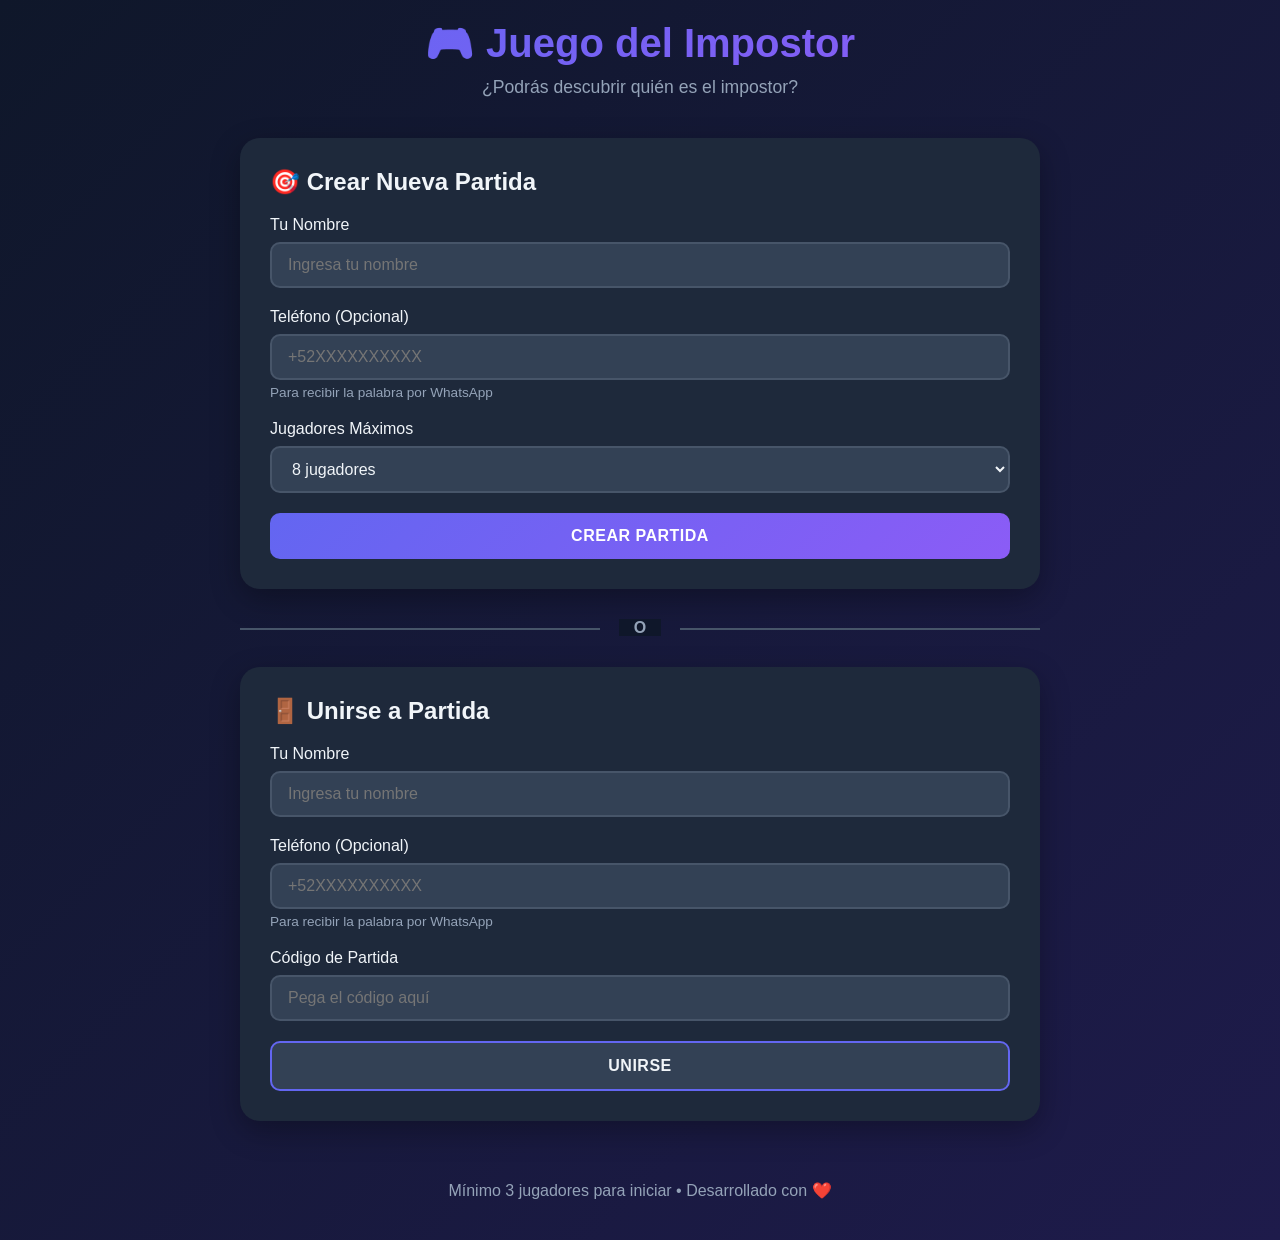
==== public/index.html @ f29cc6cb "feat: Add WhatsApp integration, MongoDB support, and frontend" ====
<!DOCTYPE html>
<html lang="es">
<head>
    <meta charset="UTF-8">
    <meta name="viewport" content="width=device-width, initial-scale=1.0">
    <title>Juego del Impostor 🎮</title>
    <link rel="stylesheet" href="styles.css">
</head>
<body>
    <div class="container">
        <header>
            <h1>🎮 Juego del Impostor</h1>
            <p class="subtitle">¿Podrás descubrir quién es el impostor?</p>
        </header>

        <main class="main-menu">
            <div class="card">
                <h2>🎯 Crear Nueva Partida</h2>
                <form id="createGameForm">
                    <div class="form-group">
                        <label for="hostName">Tu Nombre</label>
                        <input type="text" id="hostName" placeholder="Ingresa tu nombre" required>
                    </div>
                    <div class="form-group">
                        <label for="hostPhone">Teléfono (Opcional)</label>
                        <input type="tel" id="hostPhone" placeholder="+52XXXXXXXXXX">
                        <small>Para recibir la palabra por WhatsApp</small>
                    </div>
                    <div class="form-group">
                        <label for="maxPlayers">Jugadores Máximos</label>
                        <select id="maxPlayers">
                            <option value="4">4 jugadores</option>
                            <option value="6">6 jugadores</option>
                            <option value="8" selected>8 jugadores</option>
                            <option value="10">10 jugadores</option>
                        </select>
                    </div>
                    <button type="submit" class="btn btn-primary">Crear Partida</button>
                </form>
            </div>

            <div class="divider">
                <span>O</span>
            </div>

            <div class="card">
                <h2>🚪 Unirse a Partida</h2>
                <form id="joinGameForm">
                    <div class="form-group">
                        <label for="playerName">Tu Nombre</label>
                        <input type="text" id="playerName" placeholder="Ingresa tu nombre" required>
                    </div>
                    <div class="form-group">
                        <label for="playerPhone">Teléfono (Opcional)</label>
                        <input type="tel" id="playerPhone" placeholder="+52XXXXXXXXXX">
                        <small>Para recibir la palabra por WhatsApp</small>
                    </div>
                    <div class="form-group">
                        <label for="gameId">Código de Partida</label>
                        <input type="text" id="gameId" placeholder="Pega el código aquí" required>
                    </div>
                    <button type="submit" class="btn btn-secondary">Unirse</button>
                </form>
            </div>
        </main>

        <footer>
            <p>Mínimo 3 jugadores para iniciar • Desarrollado con ❤️</p>
        </footer>
    </div>

    <!-- Modal de Carga -->
    <div id="loadingModal" class="modal">
        <div class="modal-content">
            <div class="loader"></div>
            <p>Cargando...</p>
        </div>
    </div>

    <script src="app.js"></script>
</body>
</html>
---- public/styles.css ----
:root {
    --primary-color: #6366f1;
    --secondary-color: #8b5cf6;
    --danger-color: #ef4444;
    --success-color: #10b981;
    --warning-color: #f59e0b;
    --background: #0f172a;
    --surface: #1e293b;
    --card: #334155;
    --text: #f1f5f9;
    --text-secondary: #94a3b8;
    --border: #475569;
}

* {
    margin: 0;
    padding: 0;
    box-sizing: border-box;
}

body {
    font-family: 'Segoe UI', Tahoma, Geneva, Verdana, sans-serif;
    background: linear-gradient(135deg, var(--background) 0%, #1e1b4b 100%);
    color: var(--text);
    min-height: 100vh;
    padding: 20px;
}

.container {
    max-width: 800px;
    margin: 0 auto;
}

/* Header */
header {
    text-align: center;
    margin-bottom: 40px;
    animation: fadeIn 0.5s ease-in;
}

header h1 {
    font-size: 2.5rem;
    margin-bottom: 10px;
    background: linear-gradient(135deg, var(--primary-color), var(--secondary-color));
    -webkit-background-clip: text;
    -webkit-text-fill-color: transparent;
    background-clip: text;
}

.subtitle {
    color: var(--text-secondary);
    font-size: 1.1rem;
}

.game-code {
    display: flex;
    align-items: center;
    justify-content: center;
    gap: 10px;
    margin-top: 15px;
    padding: 15px;
    background: var(--surface);
    border-radius: 10px;
    border: 2px dashed var(--primary-color);
}

.game-code strong {
    font-size: 1.5rem;
    color: var(--primary-color);
    letter-spacing: 2px;
}

/* Cards */
.card {
    background: var(--surface);
    border-radius: 20px;
    padding: 30px;
    margin-bottom: 20px;
    box-shadow: 0 10px 30px rgba(0, 0, 0, 0.3);
    animation: slideUp 0.5s ease-out;
}

.card h2 {
    margin-bottom: 20px;
    color: var(--text);
}

/* Forms */
.form-group {
    margin-bottom: 20px;
}

.form-group label {
    display: block;
    margin-bottom: 8px;
    color: var(--text);
    font-weight: 500;
}

.form-group input,
.form-group select {
    width: 100%;
    padding: 12px 16px;
    border: 2px solid var(--border);
    border-radius: 10px;
    background: var(--card);
    color: var(--text);
    font-size: 1rem;
    transition: all 0.3s ease;
}

.form-group input:focus,
.form-group select:focus {
    outline: none;
    border-color: var(--primary-color);
    box-shadow: 0 0 0 3px rgba(99, 102, 241, 0.1);
}

.form-group small {
    display: block;
    margin-top: 5px;
    color: var(--text-secondary);
    font-size: 0.85rem;
}

/* Buttons */
.btn {
    padding: 14px 28px;
    border: none;
    border-radius: 10px;
    font-size: 1rem;
    font-weight: 600;
    cursor: pointer;
    transition: all 0.3s ease;
    width: 100%;
    text-transform: uppercase;
    letter-spacing: 0.5px;
}

.btn-primary {
    background: linear-gradient(135deg, var(--primary-color), var(--secondary-color));
    color: white;
}

.btn-primary:hover {
    transform: translateY(-2px);
    box-shadow: 0 10px 20px rgba(99, 102, 241, 0.3);
}

.btn-secondary {
    background: var(--card);
    color: var(--text);
    border: 2px solid var(--primary-color);
}

.btn-secondary:hover {
    background: var(--primary-color);
    transform: translateY(-2px);
}

.btn-danger {
    background: var(--danger-color);
    color: white;
}

.btn-danger:hover {
    background: #dc2626;
    transform: translateY(-2px);
}

.btn-reveal {
    background: linear-gradient(135deg, var(--warning-color), #f97316);
    color: white;
    font-size: 1.2rem;
    padding: 20px 40px;
}

.btn-icon {
    background: var(--primary-color);
    color: white;
    border: none;
    padding: 8px 12px;
    border-radius: 8px;
    cursor: pointer;
    font-size: 1.2rem;
    transition: all 0.3s ease;
}

.btn-icon:hover {
    background: var(--secondary-color);
    transform: scale(1.1);
}

/* Divider */
.divider {
    text-align: center;
    margin: 30px 0;
    position: relative;
}

.divider::before,
.divider::after {
    content: '';
    position: absolute;
    top: 50%;
    width: 45%;
    height: 2px;
    background: var(--border);
}

.divider::before {
    left: 0;
}

.divider::after {
    right: 0;
}

.divider span {
    background: var(--background);
    padding: 0 15px;
    color: var(--text-secondary);
    font-weight: 600;
}

/* Players List */
.players-list,
.players-grid {
    display: grid;
    grid-template-columns: repeat(auto-fill, minmax(200px, 1fr));
    gap: 15px;
    margin: 20px 0;
}

.player-item {
    background: var(--card);
    padding: 15px;
    border-radius: 10px;
    display: flex;
    align-items: center;
    gap: 10px;
    border: 2px solid transparent;
    transition: all 0.3s ease;
}

.player-item:hover {
    border-color: var(--primary-color);
    transform: translateY(-2px);
}

.player-item.host {
    border-color: var(--warning-color);
}

.player-avatar {
    width: 40px;
    height: 40px;
    border-radius: 50%;
    background: linear-gradient(135deg, var(--primary-color), var(--secondary-color));
    display: flex;
    align-items: center;
    justify-content: center;
    font-size: 1.2rem;
}

.player-info {
    flex: 1;
}

.player-name {
    font-weight: 600;
    color: var(--text);
}

.player-badge {
    font-size: 0.75rem;
    color: var(--warning-color);
    font-weight: 600;
}

/* Word Display */
.word-reveal {
    text-align: center;
    padding: 40px 20px;
}

.word-display {
    animation: fadeIn 0.5s ease-in;
}

.word-card {
    background: linear-gradient(135deg, var(--primary-color), var(--secondary-color));
    padding: 40px;
    border-radius: 20px;
    text-align: center;
    margin-bottom: 30px;
    box-shadow: 0 20px 40px rgba(99, 102, 241, 0.3);
}

.word-card h3 {
    font-size: 3rem;
    margin-bottom: 10px;
    text-transform: uppercase;
    letter-spacing: 3px;
}

.word-card p {
    font-size: 1.2rem;
    opacity: 0.9;
}

.game-instructions {
    background: var(--card);
    padding: 20px;
    border-radius: 10px;
    margin-bottom: 20px;
}

.game-instructions h4 {
    margin-bottom: 15px;
    color: var(--primary-color);
}

.game-instructions ul {
    list-style: none;
    padding-left: 0;
}

.game-instructions li {
    padding: 10px 0;
    padding-left: 30px;
    position: relative;
}

.game-instructions li::before {
    content: '✓';
    position: absolute;
    left: 0;
    color: var(--success-color);
    font-weight: bold;
}

/* Player Count */
.player-count {
    font-size: 2rem;
    font-weight: bold;
    text-align: center;
    color: var(--primary-color);
    margin: 20px 0;
}

.info-text {
    text-align: center;
    color: var(--text-secondary);
    margin-top: 20px;
}

.players-info h4 {
    margin-bottom: 15px;
    color: var(--text);
}

/* Footer */
footer {
    text-align: center;
    margin-top: 40px;
    padding: 20px;
    color: var(--text-secondary);
}

/* Modal */
.modal {
    display: none;
    position: fixed;
    top: 0;
    left: 0;
    width: 100%;
    height: 100%;
    background: rgba(0, 0, 0, 0.8);
    backdrop-filter: blur(5px);
    z-index: 1000;
    align-items: center;
    justify-content: center;
}

.modal.active {
    display: flex;
}

.modal-content {
    background: var(--surface);
    padding: 40px;
    border-radius: 20px;
    text-align: center;
}

/* Loader */
.loader {
    width: 50px;
    height: 50px;
    border: 5px solid var(--border);
    border-top-color: var(--primary-color);
    border-radius: 50%;
    animation: spin 1s linear infinite;
    margin: 0 auto 20px;
}

/* Animations */
@keyframes fadeIn {
    from {
        opacity: 0;
    }
    to {
        opacity: 1;
    }
}

@keyframes slideUp {
    from {
        opacity: 0;
        transform: translateY(20px);
    }
    to {
        opacity: 1;
        transform: translateY(0);
    }
}

@keyframes spin {
    to {
        transform: rotate(360deg);
    }
}

/* Responsive */
@media (max-width: 768px) {
    header h1 {
        font-size: 2rem;
    }

    .card {
        padding: 20px;
    }

    .players-list,
    .players-grid {
        grid-template-columns: 1fr;
    }

    .word-card h3 {
        font-size: 2rem;
    }
}
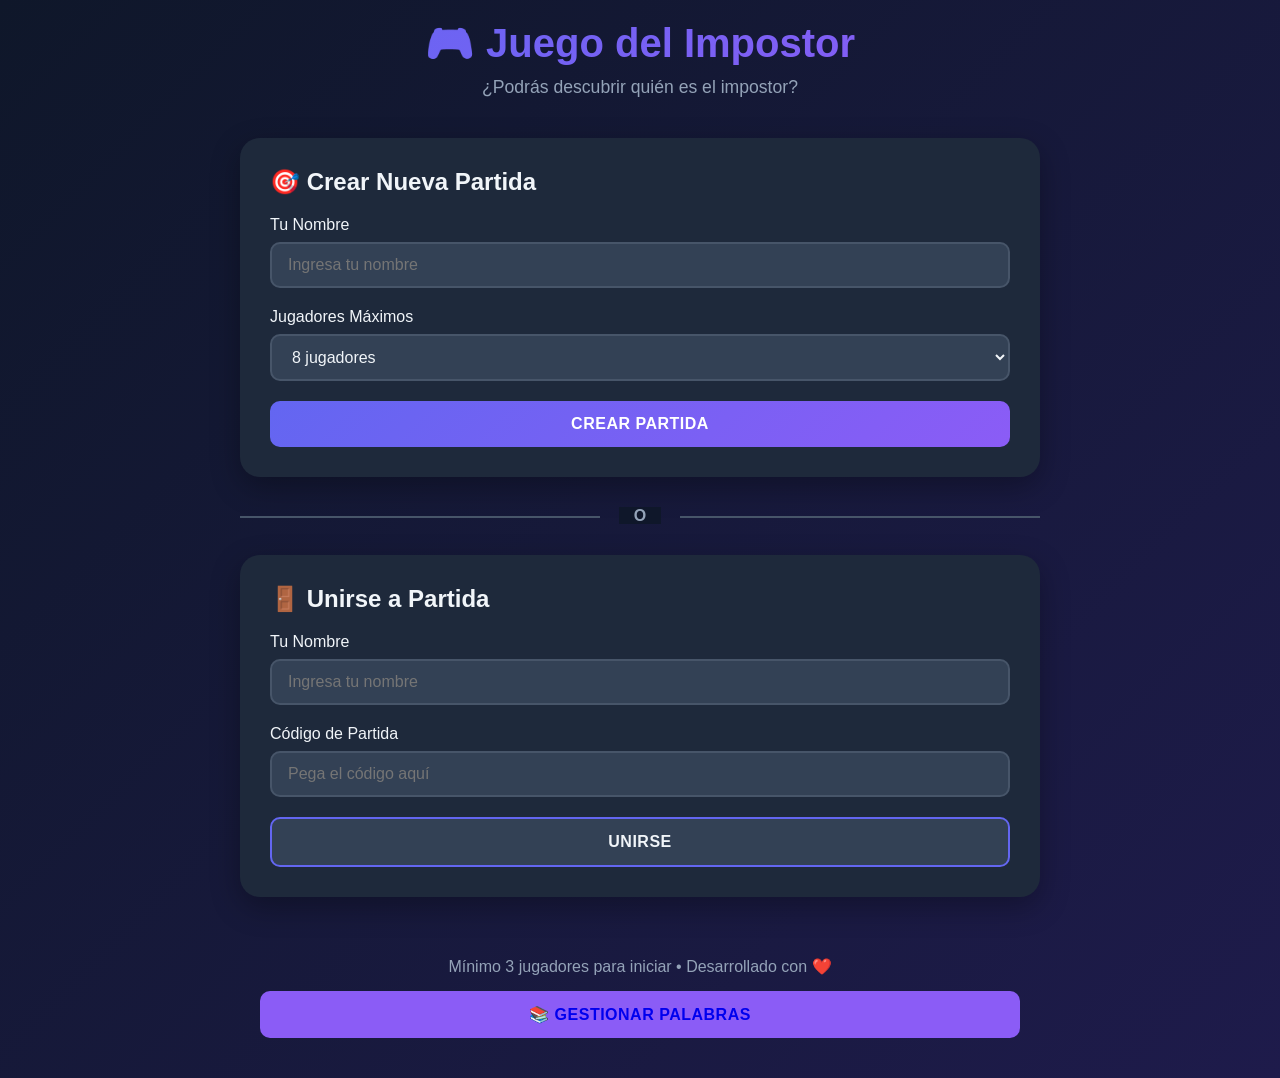
==== commit 42b52aa7: "Refactor game setup: Remove phone number fields, update redirects, and enhance game state management" ====
--- a/public/index.html
+++ b/public/index.html
@@ -21,11 +21,7 @@
                         <label for="hostName">Tu Nombre</label>
                         <input type="text" id="hostName" placeholder="Ingresa tu nombre" required>
                     </div>
-                    <div class="form-group">
-                        <label for="hostPhone">Teléfono (Opcional)</label>
-                        <input type="tel" id="hostPhone" placeholder="+52XXXXXXXXXX">
-                        <small>Para recibir la palabra por WhatsApp</small>
-                    </div>
+
                     <div class="form-group">
                         <label for="maxPlayers">Jugadores Máximos</label>
                         <select id="maxPlayers">
@@ -50,11 +46,7 @@
                         <label for="playerName">Tu Nombre</label>
                         <input type="text" id="playerName" placeholder="Ingresa tu nombre" required>
                     </div>
-                    <div class="form-group">
-                        <label for="playerPhone">Teléfono (Opcional)</label>
-                        <input type="tel" id="playerPhone" placeholder="+52XXXXXXXXXX">
-                        <small>Para recibir la palabra por WhatsApp</small>
-                    </div>
+
                     <div class="form-group">
                         <label for="gameId">Código de Partida</label>
                         <input type="text" id="gameId" placeholder="Pega el código aquí" required>
@@ -66,6 +58,11 @@
 
         <footer>
             <p>Mínimo 3 jugadores para iniciar • Desarrollado con ❤️</p>
+            <div style="margin-top: 15px;">
+                <a href="/words.html" class="btn" style="background: var(--secondary-color); text-decoration: none; display: inline-block;">
+                    📚 Gestionar Palabras
+                </a>
+            </div>
         </footer>
     </div>
 
--- a/public/styles.css
+++ b/public/styles.css
@@ -432,6 +432,106 @@
     }
 }
 
+/* Hint Box */
+.hint-box {
+    margin-top: 20px;
+    padding: 15px;
+    background: rgba(251, 191, 36, 0.1);
+    border-left: 4px solid var(--warning-color);
+    border-radius: 8px;
+    color: var(--warning-color);
+}
+
+.hint-box strong {
+    display: block;
+    margin-bottom: 8px;
+    font-size: 1.1rem;
+}
+
+/* Words Management */
+.words-list {
+    display: grid;
+    grid-template-columns: repeat(auto-fill, minmax(300px, 1fr));
+    gap: 20px;
+}
+
+.word-item {
+    background: var(--card);
+    padding: 20px;
+    border-radius: 12px;
+    border: 2px solid var(--border);
+    transition: transform 0.3s ease, border-color 0.3s ease;
+}
+
+.word-item:hover {
+    transform: translateY(-5px);
+    border-color: var(--primary-color);
+}
+
+.word-header {
+    display: flex;
+    justify-content: space-between;
+    align-items: center;
+    margin-bottom: 15px;
+}
+
+.word-header h3 {
+    font-size: 1.5rem;
+    color: var(--primary-color);
+    margin: 0;
+}
+
+.difficulty-badge {
+    padding: 5px 12px;
+    border-radius: 20px;
+    font-size: 0.75rem;
+    font-weight: bold;
+    text-transform: uppercase;
+}
+
+.difficulty-badge.easy {
+    background: rgba(16, 185, 129, 0.2);
+    color: var(--success-color);
+}
+
+.difficulty-badge.medium {
+    background: rgba(245, 158, 11, 0.2);
+    color: var(--warning-color);
+}
+
+.difficulty-badge.hard {
+    background: rgba(239, 68, 68, 0.2);
+    color: var(--danger-color);
+}
+
+.word-hint {
+    color: var(--text-secondary);
+    margin-bottom: 10px;
+    font-size: 0.95rem;
+}
+
+.word-category {
+    color: var(--text-secondary);
+    font-size: 0.85rem;
+    margin-bottom: 15px;
+}
+
+.btn-delete {
+    background: var(--danger-color);
+    color: white;
+    border: none;
+    padding: 8px 16px;
+    border-radius: 8px;
+    cursor: pointer;
+    font-size: 0.9rem;
+    transition: background 0.3s ease;
+    width: 100%;
+}
+
+.btn-delete:hover {
+    background: #dc2626;
+}
+
 /* Responsive */
 @media (max-width: 768px) {
     header h1 {
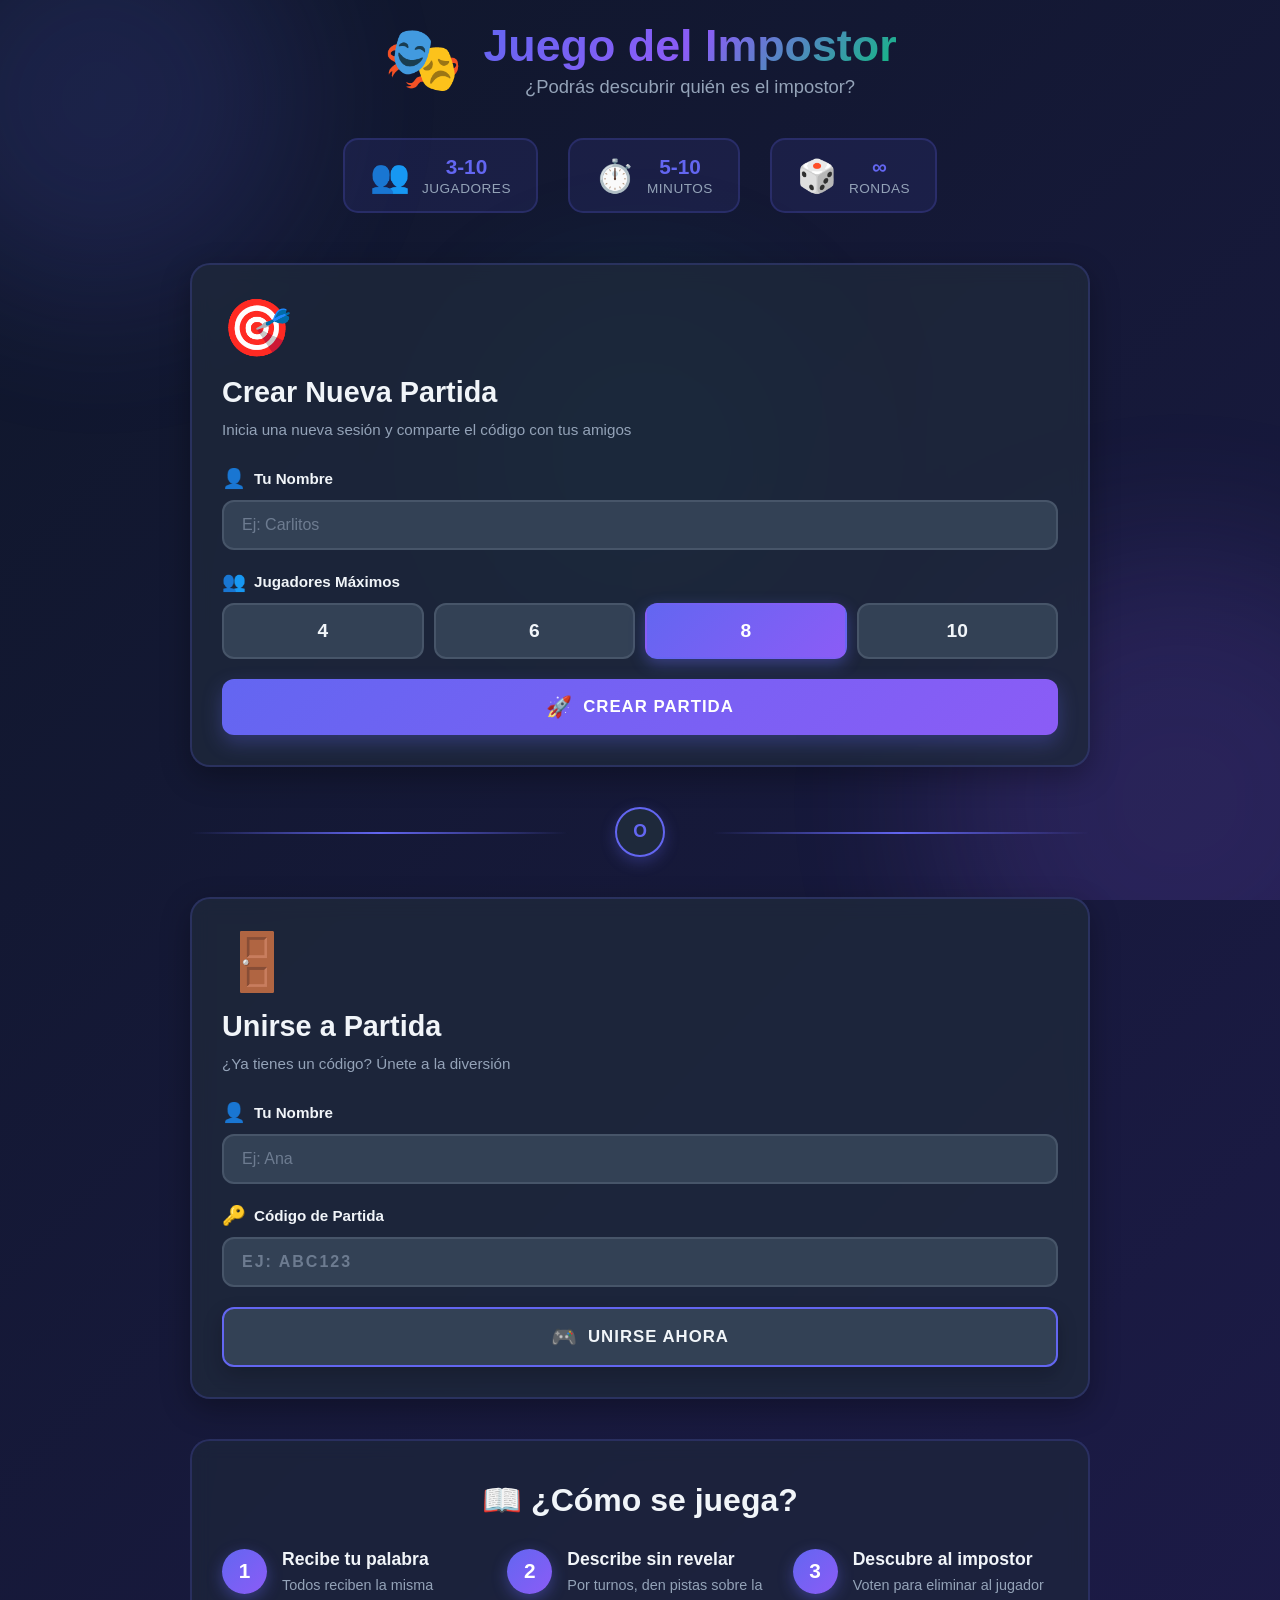
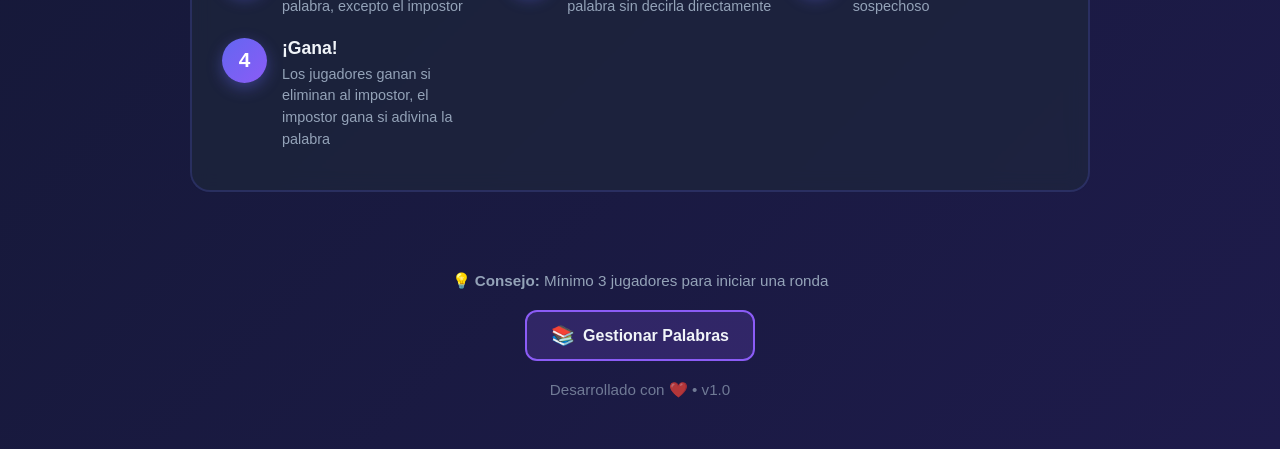
==== commit b444ab1d: "feat: Add round tracking and enhance UI elements for improved gameplay experience" ====
--- a/public/index.html
+++ b/public/index.html
@@ -7,61 +7,164 @@
     <link rel="stylesheet" href="styles.css">
 </head>
 <body>
+    <!-- Elementos decorativos de fondo -->
+    <div class="background-shapes">
+        <div class="shape shape-1"></div>
+        <div class="shape shape-2"></div>
+        <div class="shape shape-3"></div>
+    </div>
+
     <div class="container">
-        <header>
-            <h1>🎮 Juego del Impostor</h1>
-            <p class="subtitle">¿Podrás descubrir quién es el impostor?</p>
+        <!-- Header mejorado -->
+        <header class="home-header">
+            <div class="logo-container">
+                <div class="logo-icon">🎭</div>
+                <div class="logo-text">
+                    <h1>Juego del Impostor</h1>
+                    <p class="subtitle">¿Podrás descubrir quién es el impostor?</p>
+                </div>
+            </div>
+            
+            <!-- Estadísticas/Info rápida -->
+            <div class="quick-stats">
+                <div class="stat-item">
+                    <div class="stat-icon">👥</div>
+                    <div class="stat-info">
+                        <span class="stat-number">3-10</span>
+                        <span class="stat-label">Jugadores</span>
+                    </div>
+                </div>
+                <div class="stat-item">
+                    <div class="stat-icon">⏱️</div>
+                    <div class="stat-info">
+                        <span class="stat-number">5-10</span>
+                        <span class="stat-label">Minutos</span>
+                    </div>
+                </div>
+                <div class="stat-item">
+                    <div class="stat-icon">🎲</div>
+                    <div class="stat-info">
+                        <span class="stat-number">∞</span>
+                        <span class="stat-label">Rondas</span>
+                    </div>
+                </div>
+            </div>
         </header>
 
         <main class="main-menu">
-            <div class="card">
-                <h2>🎯 Crear Nueva Partida</h2>
+            <!-- Cards mejoradas con iconos más grandes -->
+            <div class="card game-mode-card">
+                <div class="card-icon">🎯</div>
+                <h2>Crear Nueva Partida</h2>
+                <p class="card-description">Inicia una nueva sesión y comparte el código con tus amigos</p>
                 <form id="createGameForm">
                     <div class="form-group">
-                        <label for="hostName">Tu Nombre</label>
-                        <input type="text" id="hostName" placeholder="Ingresa tu nombre" required>
+                        <label for="hostName">
+                            <span class="label-icon">👤</span>
+                            Tu Nombre
+                        </label>
+                        <input type="text" id="hostName" placeholder="Ej: Carlitos" required maxlength="20">
                     </div>
 
                     <div class="form-group">
-                        <label for="maxPlayers">Jugadores Máximos</label>
-                        <select id="maxPlayers">
-                            <option value="4">4 jugadores</option>
-                            <option value="6">6 jugadores</option>
-                            <option value="8" selected>8 jugadores</option>
-                            <option value="10">10 jugadores</option>
-                        </select>
+                        <label for="maxPlayers">
+                            <span class="label-icon">👥</span>
+                            Jugadores Máximos
+                        </label>
+                        <div class="player-selector">
+                            <button type="button" class="player-option" data-value="4">4</button>
+                            <button type="button" class="player-option" data-value="6">6</button>
+                            <button type="button" class="player-option active" data-value="8">8</button>
+                            <button type="button" class="player-option" data-value="10">10</button>
+                        </div>
+                        <input type="hidden" id="maxPlayers" value="8">
                     </div>
-                    <button type="submit" class="btn btn-primary">Crear Partida</button>
+                    <button type="submit" class="btn btn-primary">
+                        <span>🚀</span> Crear Partida
+                    </button>
                 </form>
             </div>
 
-            <div class="divider">
+            <div class="divider-modern">
                 <span>O</span>
             </div>
 
-            <div class="card">
-                <h2>🚪 Unirse a Partida</h2>
+            <div class="card game-mode-card">
+                <div class="card-icon">🚪</div>
+                <h2>Unirse a Partida</h2>
+                <p class="card-description">¿Ya tienes un código? Únete a la diversión</p>
                 <form id="joinGameForm">
                     <div class="form-group">
-                        <label for="playerName">Tu Nombre</label>
-                        <input type="text" id="playerName" placeholder="Ingresa tu nombre" required>
+                        <label for="playerName">
+                            <span class="label-icon">👤</span>
+                            Tu Nombre
+                        </label>
+                        <input type="text" id="playerName" placeholder="Ej: Ana" required maxlength="20">
                     </div>
 
                     <div class="form-group">
-                        <label for="gameId">Código de Partida</label>
-                        <input type="text" id="gameId" placeholder="Pega el código aquí" required>
+                        <label for="gameId">
+                            <span class="label-icon">🔑</span>
+                            Código de Partida
+                        </label>
+                        <input 
+                            type="text" 
+                            id="gameId" 
+                            placeholder="Ej: ABC123" 
+                            required
+                            style="text-transform: uppercase; letter-spacing: 2px; font-weight: 600;">
                     </div>
-                    <button type="submit" class="btn btn-secondary">Unirse</button>
+                    <button type="submit" class="btn btn-secondary">
+                        <span>🎮</span> Unirse Ahora
+                    </button>
                 </form>
             </div>
         </main>
 
+        <!-- Sección de Cómo Jugar -->
+        <div class="how-to-play">
+            <h3>📖 ¿Cómo se juega?</h3>
+            <div class="rules-grid">
+                <div class="rule-item">
+                    <div class="rule-number">1</div>
+                    <div class="rule-content">
+                        <h4>Recibe tu palabra</h4>
+                        <p>Todos reciben la misma palabra, excepto el impostor</p>
+                    </div>
+                </div>
+                <div class="rule-item">
+                    <div class="rule-number">2</div>
+                    <div class="rule-content">
+                        <h4>Describe sin revelar</h4>
+                        <p>Por turnos, den pistas sobre la palabra sin decirla directamente</p>
+                    </div>
+                </div>
+                <div class="rule-item">
+                    <div class="rule-number">3</div>
+                    <div class="rule-content">
+                        <h4>Descubre al impostor</h4>
+                        <p>Voten para eliminar al jugador sospechoso</p>
+                    </div>
+                </div>
+                <div class="rule-item">
+                    <div class="rule-number">4</div>
+                    <div class="rule-content">
+                        <h4>¡Gana!</h4>
+                        <p>Los jugadores ganan si eliminan al impostor, el impostor gana si adivina la palabra</p>
+                    </div>
+                </div>
+            </div>
+        </div>
+
         <footer>
-            <p>Mínimo 3 jugadores para iniciar • Desarrollado con ❤️</p>
-            <div style="margin-top: 15px;">
-                <a href="/words.html" class="btn" style="background: var(--secondary-color); text-decoration: none; display: inline-block;">
-                    📚 Gestionar Palabras
-                </a>
+            <div class="footer-content">
+                <p>💡 <strong>Consejo:</strong> Mínimo 3 jugadores para iniciar una ronda</p>
+                <div class="footer-actions">
+                    <a href="/words.html" class="btn-link">
+                        <span>📚</span> Gestionar Palabras
+                    </a>
+                </div>
+                <p class="footer-credits">Desarrollado con ❤️ • v1.0</p>
             </div>
         </footer>
     </div>
--- a/public/styles.css
+++ b/public/styles.css
@@ -24,32 +24,169 @@
     color: var(--text);
     min-height: 100vh;
     padding: 20px;
+    position: relative;
+    overflow-x: hidden;
+}
+
+/* Elementos decorativos de fondo */
+.background-shapes {
+    position: fixed;
+    top: 0;
+    left: 0;
+    width: 100%;
+    height: 100%;
+    z-index: 0;
+    pointer-events: none;
+    overflow: hidden;
+}
+
+.shape {
+    position: absolute;
+    border-radius: 50%;
+    filter: blur(80px);
+    opacity: 0.15;
+    animation: float 20s ease-in-out infinite;
+}
+
+.shape-1 {
+    width: 400px;
+    height: 400px;
+    background: var(--primary-color);
+    top: -100px;
+    left: -100px;
+    animation-delay: 0s;
+}
+
+.shape-2 {
+    width: 500px;
+    height: 500px;
+    background: var(--secondary-color);
+    bottom: -150px;
+    right: -150px;
+    animation-delay: 5s;
+}
+
+.shape-3 {
+    width: 300px;
+    height: 300px;
+    background: var(--success-color);
+    top: 50%;
+    left: 50%;
+    transform: translate(-50%, -50%);
+    animation-delay: 10s;
+}
+
+@keyframes float {
+    0%, 100% {
+        transform: translate(0, 0) scale(1);
+    }
+    33% {
+        transform: translate(30px, -30px) scale(1.1);
+    }
+    66% {
+        transform: translate(-20px, 20px) scale(0.9);
+    }
 }
 
 .container {
-    max-width: 800px;
+    max-width: 900px;
     margin: 0 auto;
-}
-
-/* Header */
-header {
+    position: relative;
+    z-index: 1;
+}
+
+/* Header mejorado */
+.home-header {
     text-align: center;
+    margin-bottom: 50px;
+    animation: fadeIn 0.8s ease-in;
+}
+
+.logo-container {
+    display: flex;
+    align-items: center;
+    justify-content: center;
+    gap: 20px;
     margin-bottom: 40px;
-    animation: fadeIn 0.5s ease-in;
-}
-
-header h1 {
-    font-size: 2.5rem;
-    margin-bottom: 10px;
-    background: linear-gradient(135deg, var(--primary-color), var(--secondary-color));
+}
+
+.logo-icon {
+    font-size: 4rem;
+    animation: bounce 2s ease-in-out infinite;
+}
+
+@keyframes bounce {
+    0%, 100% {
+        transform: translateY(0);
+    }
+    50% {
+        transform: translateY(-10px);
+    }
+}
+
+.logo-text h1 {
+    font-size: 2.8rem;
+    margin-bottom: 5px;
+    background: linear-gradient(135deg, var(--primary-color), var(--secondary-color), var(--success-color));
     -webkit-background-clip: text;
     -webkit-text-fill-color: transparent;
     background-clip: text;
-}
-
-.subtitle {
+    font-weight: 800;
+}
+
+.logo-text .subtitle {
     color: var(--text-secondary);
-    font-size: 1.1rem;
+    font-size: 1.15rem;
+    font-weight: 400;
+}
+
+/* Quick Stats */
+.quick-stats {
+    display: flex;
+    justify-content: center;
+    gap: 30px;
+    flex-wrap: wrap;
+    margin-top: 30px;
+}
+
+.stat-item {
+    display: flex;
+    align-items: center;
+    gap: 12px;
+    background: rgba(99, 102, 241, 0.1);
+    padding: 15px 25px;
+    border-radius: 15px;
+    border: 2px solid rgba(99, 102, 241, 0.2);
+    transition: all 0.3s ease;
+}
+
+.stat-item:hover {
+    transform: translateY(-3px);
+    border-color: var(--primary-color);
+    background: rgba(99, 102, 241, 0.15);
+}
+
+.stat-icon {
+    font-size: 2rem;
+}
+
+.stat-info {
+    display: flex;
+    flex-direction: column;
+    gap: 2px;
+}
+
+.stat-number {
+    font-size: 1.3rem;
+    font-weight: 700;
+    color: var(--primary-color);
+}
+
+.stat-label {
+    font-size: 0.85rem;
+    color: var(--text-secondary);
+    text-transform: uppercase;
+    letter-spacing: 0.5px;
 }
 
 .game-code {
@@ -70,7 +207,7 @@
     letter-spacing: 2px;
 }
 
-/* Cards */
+/* Cards mejoradas */
 .card {
     background: var(--surface);
     border-radius: 20px;
@@ -80,29 +217,91 @@
     animation: slideUp 0.5s ease-out;
 }
 
+.game-mode-card {
+    background: rgba(30, 41, 59, 0.8);
+    backdrop-filter: blur(10px);
+    border: 2px solid rgba(99, 102, 241, 0.2);
+    transition: all 0.4s ease;
+    position: relative;
+    overflow: hidden;
+}
+
+.game-mode-card::before {
+    content: '';
+    position: absolute;
+    top: 0;
+    left: 0;
+    right: 0;
+    height: 4px;
+    background: linear-gradient(90deg, var(--primary-color), var(--secondary-color));
+    transform: scaleX(0);
+    transition: transform 0.4s ease;
+}
+
+.game-mode-card:hover::before {
+    transform: scaleX(1);
+}
+
+.game-mode-card:hover {
+    transform: translateY(-5px);
+    border-color: var(--primary-color);
+    box-shadow: 0 20px 40px rgba(99, 102, 241, 0.2);
+}
+
+.card-icon {
+    font-size: 3.5rem;
+    margin-bottom: 15px;
+    display: inline-block;
+    animation: pulse 2s ease-in-out infinite;
+}
+
+@keyframes pulse {
+    0%, 100% {
+        transform: scale(1);
+    }
+    50% {
+        transform: scale(1.05);
+    }
+}
+
+.card-description {
+    color: var(--text-secondary);
+    margin-bottom: 25px;
+    font-size: 0.95rem;
+    line-height: 1.5;
+}
+
 .card h2 {
-    margin-bottom: 20px;
+    margin-bottom: 10px;
     color: var(--text);
-}
-
-/* Forms */
+    font-size: 1.8rem;
+}
+
+/* Forms mejorados */
 .form-group {
     margin-bottom: 20px;
 }
 
 .form-group label {
-    display: block;
-    margin-bottom: 8px;
+    display: flex;
+    align-items: center;
+    gap: 8px;
+    margin-bottom: 10px;
     color: var(--text);
-    font-weight: 500;
+    font-weight: 600;
+    font-size: 0.95rem;
+}
+
+.label-icon {
+    font-size: 1.2rem;
 }
 
 .form-group input,
 .form-group select {
     width: 100%;
-    padding: 12px 16px;
+    padding: 14px 18px;
     border: 2px solid var(--border);
-    border-radius: 10px;
+    border-radius: 12px;
     background: var(--card);
     color: var(--text);
     font-size: 1rem;
@@ -113,7 +312,45 @@
 .form-group select:focus {
     outline: none;
     border-color: var(--primary-color);
-    box-shadow: 0 0 0 3px rgba(99, 102, 241, 0.1);
+    box-shadow: 0 0 0 4px rgba(99, 102, 241, 0.15);
+    transform: translateY(-2px);
+}
+
+.form-group input::placeholder {
+    color: var(--text-secondary);
+    opacity: 0.6;
+}
+
+/* Selector de jugadores personalizado */
+.player-selector {
+    display: grid;
+    grid-template-columns: repeat(4, 1fr);
+    gap: 10px;
+    margin-top: 10px;
+}
+
+.player-option {
+    padding: 15px;
+    background: var(--card);
+    border: 2px solid var(--border);
+    border-radius: 12px;
+    color: var(--text);
+    font-size: 1.2rem;
+    font-weight: 700;
+    cursor: pointer;
+    transition: all 0.3s ease;
+}
+
+.player-option:hover {
+    border-color: var(--primary-color);
+    transform: scale(1.05);
+}
+
+.player-option.active {
+    background: linear-gradient(135deg, var(--primary-color), var(--secondary-color));
+    border-color: transparent;
+    color: white;
+    box-shadow: 0 5px 15px rgba(99, 102, 241, 0.4);
 }
 
 .form-group small {
@@ -123,39 +360,75 @@
     font-size: 0.85rem;
 }
 
-/* Buttons */
+/* Buttons mejorados */
 .btn {
-    padding: 14px 28px;
+    padding: 16px 32px;
     border: none;
-    border-radius: 10px;
-    font-size: 1rem;
-    font-weight: 600;
+    border-radius: 12px;
+    font-size: 1.05rem;
+    font-weight: 700;
     cursor: pointer;
     transition: all 0.3s ease;
     width: 100%;
     text-transform: uppercase;
-    letter-spacing: 0.5px;
+    letter-spacing: 1px;
+    display: flex;
+    align-items: center;
+    justify-content: center;
+    gap: 10px;
+    position: relative;
+    overflow: hidden;
+}
+
+.btn::before {
+    content: '';
+    position: absolute;
+    top: 50%;
+    left: 50%;
+    width: 0;
+    height: 0;
+    border-radius: 50%;
+    background: rgba(255, 255, 255, 0.2);
+    transform: translate(-50%, -50%);
+    transition: width 0.6s, height 0.6s;
+}
+
+.btn:hover::before {
+    width: 300px;
+    height: 300px;
+}
+
+.btn span {
+    font-size: 1.3rem;
+    z-index: 1;
 }
 
 .btn-primary {
     background: linear-gradient(135deg, var(--primary-color), var(--secondary-color));
     color: white;
+    box-shadow: 0 8px 20px rgba(99, 102, 241, 0.3);
 }
 
 .btn-primary:hover {
-    transform: translateY(-2px);
-    box-shadow: 0 10px 20px rgba(99, 102, 241, 0.3);
+    transform: translateY(-3px);
+    box-shadow: 0 12px 30px rgba(99, 102, 241, 0.4);
+}
+
+.btn-primary:active {
+    transform: translateY(-1px);
 }
 
 .btn-secondary {
     background: var(--card);
     color: var(--text);
     border: 2px solid var(--primary-color);
+    box-shadow: 0 8px 20px rgba(0, 0, 0, 0.2);
 }
 
 .btn-secondary:hover {
     background: var(--primary-color);
-    transform: translateY(-2px);
+    transform: translateY(-3px);
+    box-shadow: 0 12px 30px rgba(99, 102, 241, 0.3);
 }
 
 .btn-danger {
@@ -191,36 +464,101 @@
     transform: scale(1.1);
 }
 
-/* Divider */
-.divider {
+/* Divider moderno */
+.divider-modern {
     text-align: center;
-    margin: 30px 0;
+    margin: 40px 0;
     position: relative;
 }
 
-.divider::before,
-.divider::after {
+.divider-modern::before,
+.divider-modern::after {
     content: '';
     position: absolute;
     top: 50%;
-    width: 45%;
+    width: 42%;
     height: 2px;
-    background: var(--border);
-}
-
-.divider::before {
+    background: linear-gradient(to right, transparent, var(--primary-color), transparent);
+}
+
+.divider-modern::before {
     left: 0;
 }
 
-.divider::after {
+.divider-modern::after {
     right: 0;
 }
 
-.divider span {
-    background: var(--background);
-    padding: 0 15px;
+.divider-modern span {
+    background: var(--surface);
+    padding: 10px 20px;
+    color: var(--primary-color);
+    font-weight: 700;
+    font-size: 1.1rem;
+    border: 2px solid var(--primary-color);
+    border-radius: 50%;
+    display: inline-flex;
+    align-items: center;
+    justify-content: center;
+    width: 50px;
+    height: 50px;
+    box-shadow: 0 5px 15px rgba(99, 102, 241, 0.3);
+}
+
+/* Sección Cómo Jugar */
+.how-to-play {
+    background: rgba(30, 41, 59, 0.6);
+    backdrop-filter: blur(10px);
+    padding: 40px 30px;
+    border-radius: 20px;
+    margin: 40px 0;
+    border: 2px solid rgba(99, 102, 241, 0.2);
+}
+
+.how-to-play h3 {
+    text-align: center;
+    font-size: 2rem;
+    margin-bottom: 30px;
+    color: var(--text);
+}
+
+.rules-grid {
+    display: grid;
+    grid-template-columns: repeat(auto-fit, minmax(220px, 1fr));
+    gap: 20px;
+}
+
+.rule-item {
+    display: flex;
+    gap: 15px;
+    align-items: flex-start;
+}
+
+.rule-number {
+    flex-shrink: 0;
+    width: 45px;
+    height: 45px;
+    background: linear-gradient(135deg, var(--primary-color), var(--secondary-color));
+    border-radius: 50%;
+    display: flex;
+    align-items: center;
+    justify-content: center;
+    font-size: 1.3rem;
+    font-weight: 700;
+    color: white;
+    box-shadow: 0 5px 15px rgba(99, 102, 241, 0.4);
+}
+
+.rule-content h4 {
+    color: var(--text);
+    margin-bottom: 5px;
+    font-size: 1.1rem;
+}
+
+.rule-content p {
     color: var(--text-secondary);
-    font-weight: 600;
+    font-size: 0.9rem;
+    line-height: 1.5;
 }
 
 /* Players List */
@@ -360,12 +698,60 @@
     color: var(--text);
 }
 
-/* Footer */
+/* Footer mejorado */
 footer {
     text-align: center;
-    margin-top: 40px;
-    padding: 20px;
+    margin-top: 50px;
+    padding: 30px 20px;
+}
+
+.footer-content {
+    display: flex;
+    flex-direction: column;
+    gap: 20px;
+    align-items: center;
+}
+
+.footer-content > p {
     color: var(--text-secondary);
+    font-size: 0.95rem;
+}
+
+.footer-actions {
+    display: flex;
+    gap: 15px;
+    flex-wrap: wrap;
+    justify-content: center;
+}
+
+.btn-link {
+    display: inline-flex;
+    align-items: center;
+    gap: 8px;
+    padding: 12px 24px;
+    background: rgba(139, 92, 246, 0.2);
+    border: 2px solid var(--secondary-color);
+    border-radius: 12px;
+    color: var(--text);
+    text-decoration: none;
+    font-weight: 600;
+    transition: all 0.3s ease;
+}
+
+.btn-link:hover {
+    background: var(--secondary-color);
+    transform: translateY(-2px);
+    box-shadow: 0 8px 20px rgba(139, 92, 246, 0.3);
+}
+
+.btn-link span {
+    font-size: 1.2rem;
+}
+
+.footer-credits {
+    color: var(--text-secondary);
+    font-size: 0.85rem;
+    opacity: 0.7;
 }
 
 /* Modal */
@@ -448,6 +834,18 @@
     font-size: 1.1rem;
 }
 
+/* Game Actions */
+.game-actions {
+    margin-top: 30px;
+    padding-top: 20px;
+    border-top: 2px solid var(--border);
+}
+
+.game-actions button {
+    font-size: 1rem;
+    font-weight: 600;
+}
+
 /* Words Management */
 .words-list {
     display: grid;
@@ -532,14 +930,42 @@
     background: #dc2626;
 }
 
-/* Responsive */
+/* Responsive mejorado */
 @media (max-width: 768px) {
-    header h1 {
+    .logo-text h1 {
         font-size: 2rem;
+    }
+    
+    .logo-icon {
+        font-size: 3rem;
+    }
+
+    .quick-stats {
+        gap: 15px;
+    }
+    
+    .stat-item {
+        padding: 12px 18px;
     }
 
     .card {
         padding: 20px;
+    }
+    
+    .card-icon {
+        font-size: 2.5rem;
+    }
+    
+    .card h2 {
+        font-size: 1.5rem;
+    }
+    
+    .player-selector {
+        grid-template-columns: repeat(2, 1fr);
+    }
+    
+    .rules-grid {
+        grid-template-columns: 1fr;
     }
 
     .players-list,
@@ -550,4 +976,25 @@
     .word-card h3 {
         font-size: 2rem;
     }
-}
+    
+    .how-to-play {
+        padding: 25px 20px;
+    }
+}
+
+@media (max-width: 480px) {
+    .logo-container {
+        flex-direction: column;
+        gap: 10px;
+    }
+    
+    .quick-stats {
+        flex-direction: column;
+        gap: 10px;
+    }
+    
+    .stat-item {
+        width: 100%;
+        justify-content: center;
+    }
+}
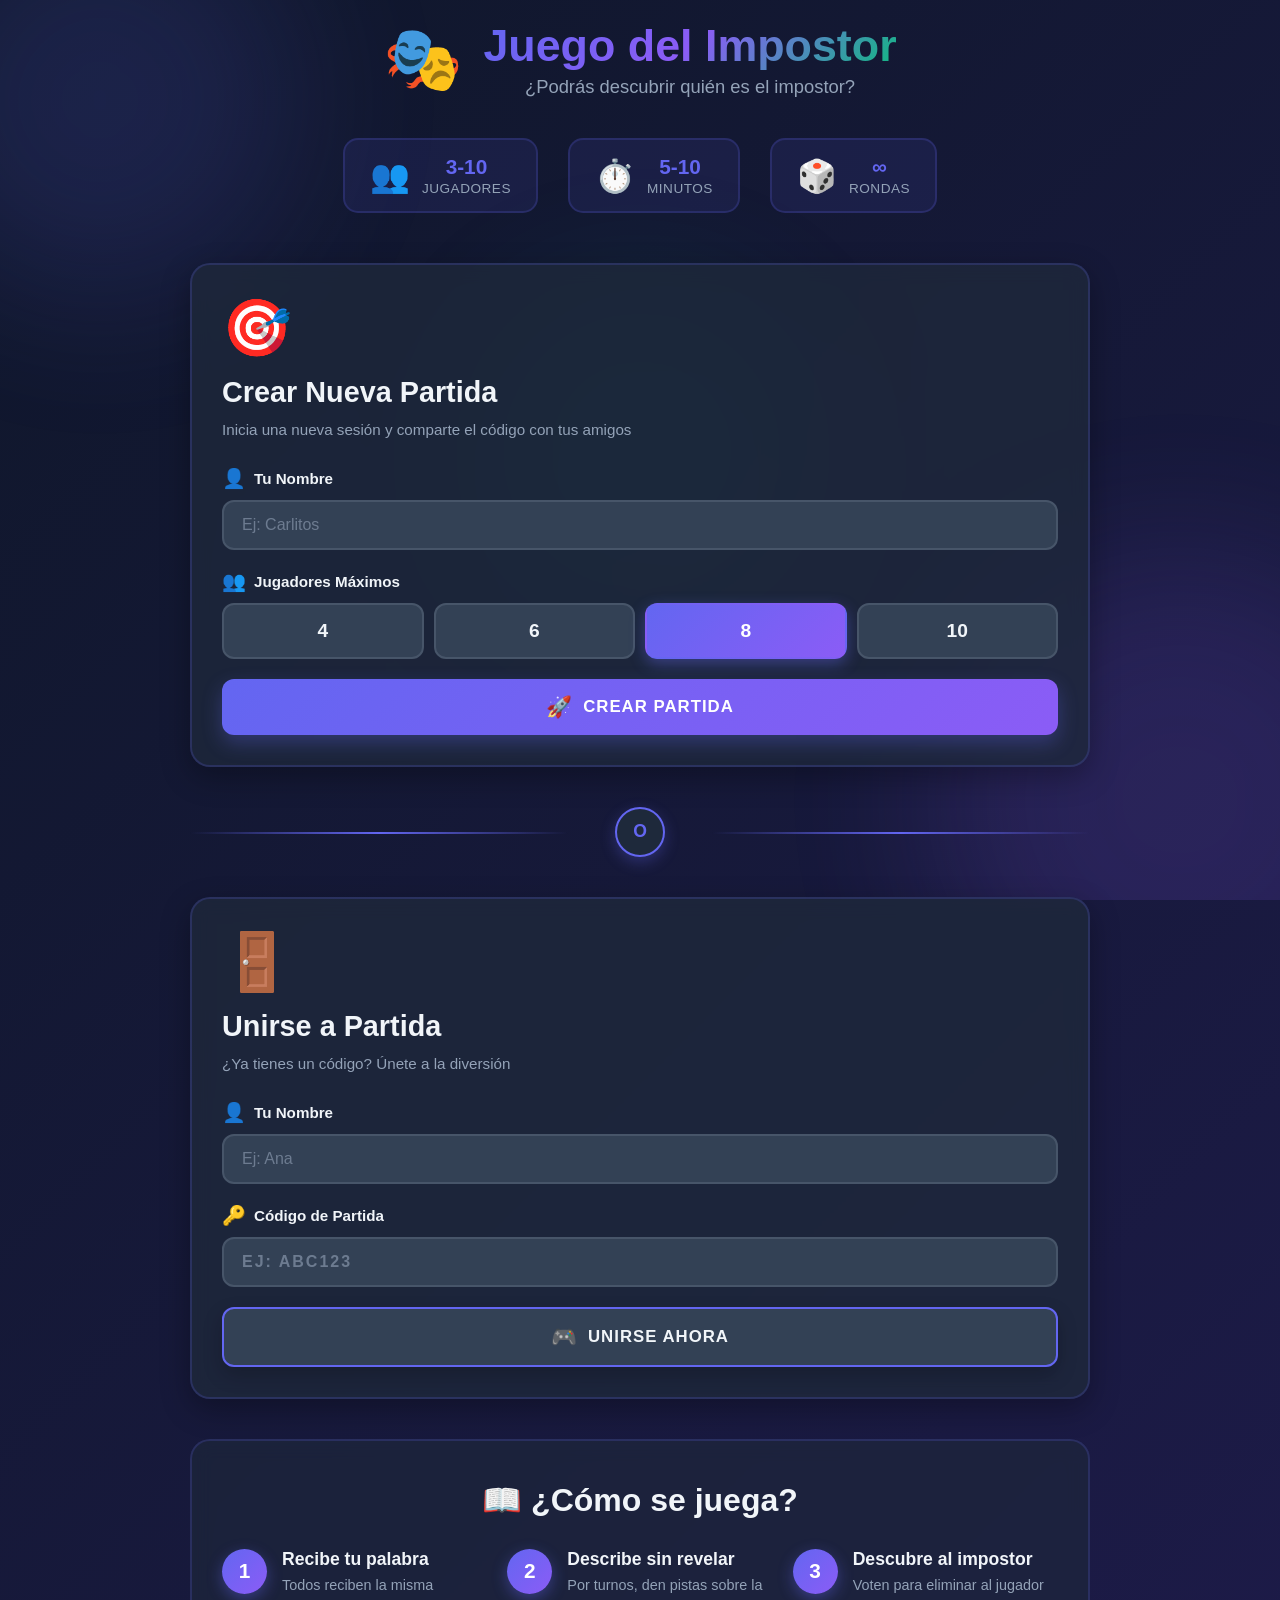
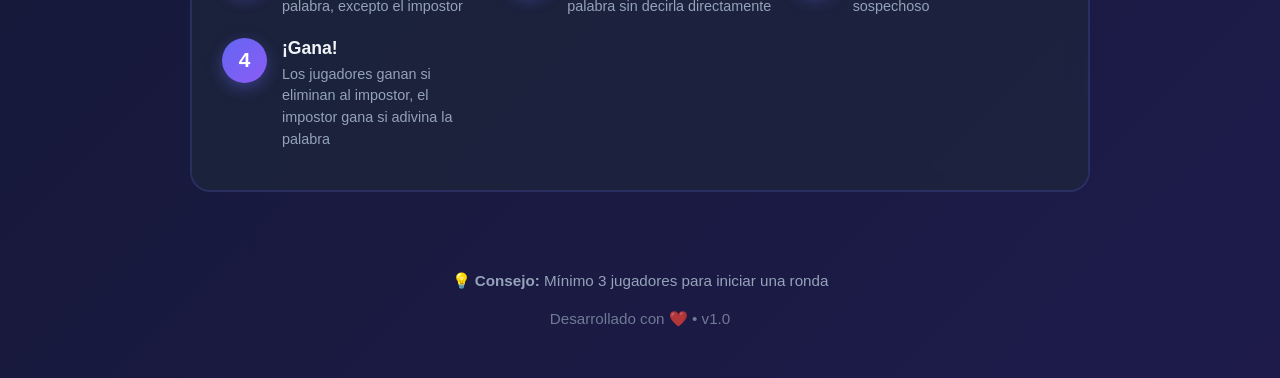
==== commit 169a727a: "Remove view words button and update database with 500 new words, removing tech words Co-authored-by:" ====
--- a/public/index.html
+++ b/public/index.html
@@ -159,11 +159,6 @@
         <footer>
             <div class="footer-content">
                 <p>💡 <strong>Consejo:</strong> Mínimo 3 jugadores para iniciar una ronda</p>
-                <div class="footer-actions">
-                    <a href="/words.html" class="btn-link">
-                        <span>📚</span> Gestionar Palabras
-                    </a>
-                </div>
                 <p class="footer-credits">Desarrollado con ❤️ • v1.0</p>
             </div>
         </footer>
--- a/public/styles.css
+++ b/public/styles.css
@@ -839,6 +839,13 @@
     margin-top: 30px;
     padding-top: 20px;
     border-top: 2px solid var(--border);
+    display: flex;
+    gap: 10px;
+    flex-wrap: wrap;
+}
+
+.game-actions.hidden {
+    display: none !important;
 }
 
 .game-actions button {
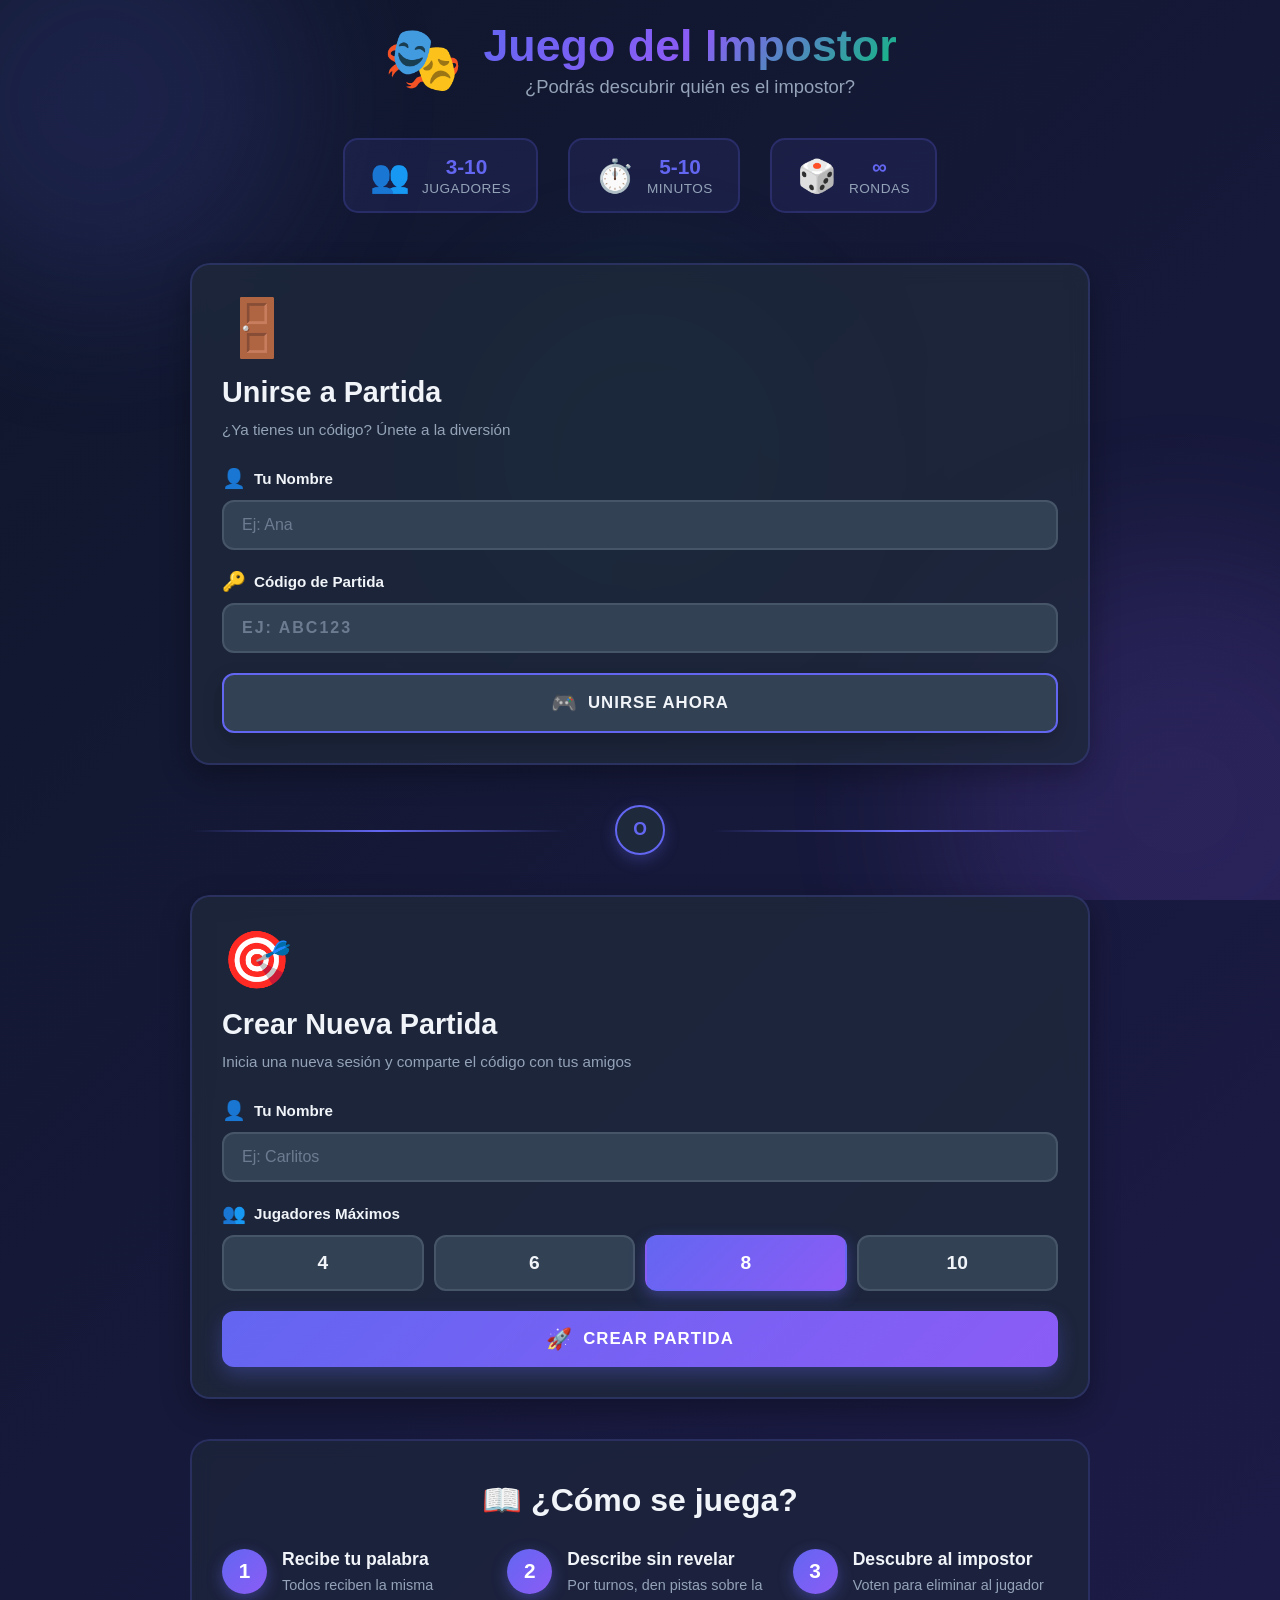
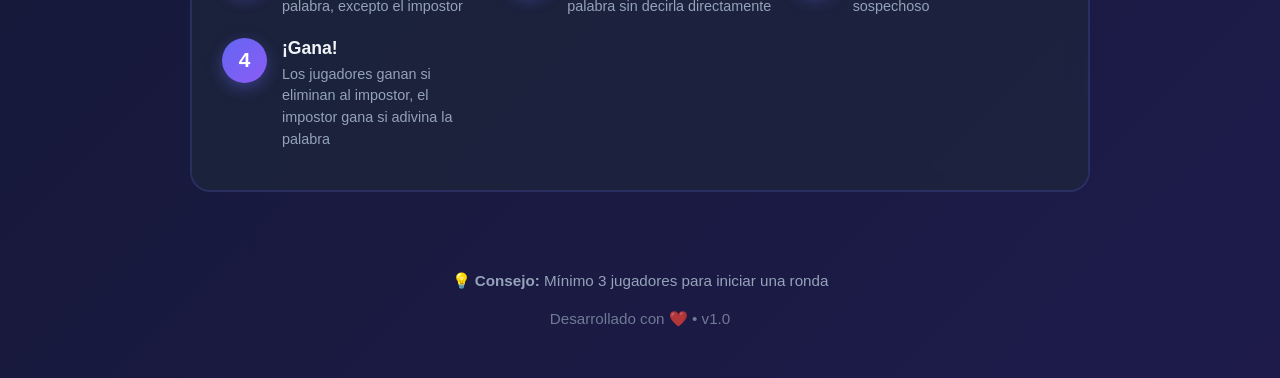
==== commit e89897e3: "feat: Add round indicator to display current round number in game" ====
--- a/public/index.html
+++ b/public/index.html
@@ -54,6 +54,41 @@
         <main class="main-menu">
             <!-- Cards mejoradas con iconos más grandes -->
             <div class="card game-mode-card">
+                <div class="card-icon">🚪</div>
+                <h2>Unirse a Partida</h2>
+                <p class="card-description">¿Ya tienes un código? Únete a la diversión</p>
+                <form id="joinGameForm">
+                    <div class="form-group">
+                        <label for="playerName">
+                            <span class="label-icon">👤</span>
+                            Tu Nombre
+                        </label>
+                        <input type="text" id="playerName" placeholder="Ej: Ana" required maxlength="20">
+                    </div>
+
+                    <div class="form-group">
+                        <label for="gameId">
+                            <span class="label-icon">🔑</span>
+                            Código de Partida
+                        </label>
+                        <input 
+                            type="text" 
+                            id="gameId" 
+                            placeholder="Ej: ABC123" 
+                            required
+                            style="text-transform: uppercase; letter-spacing: 2px; font-weight: 600;">
+                    </div>
+                    <button type="submit" class="btn btn-secondary">
+                        <span>🎮</span> Unirse Ahora
+                    </button>
+                </form>
+            </div>
+
+            <div class="divider-modern">
+                <span>O</span>
+            </div>
+
+            <div class="card game-mode-card">
                 <div class="card-icon">🎯</div>
                 <h2>Crear Nueva Partida</h2>
                 <p class="card-description">Inicia una nueva sesión y comparte el código con tus amigos</p>
@@ -81,41 +116,6 @@
                     </div>
                     <button type="submit" class="btn btn-primary">
                         <span>🚀</span> Crear Partida
-                    </button>
-                </form>
-            </div>
-
-            <div class="divider-modern">
-                <span>O</span>
-            </div>
-
-            <div class="card game-mode-card">
-                <div class="card-icon">🚪</div>
-                <h2>Unirse a Partida</h2>
-                <p class="card-description">¿Ya tienes un código? Únete a la diversión</p>
-                <form id="joinGameForm">
-                    <div class="form-group">
-                        <label for="playerName">
-                            <span class="label-icon">👤</span>
-                            Tu Nombre
-                        </label>
-                        <input type="text" id="playerName" placeholder="Ej: Ana" required maxlength="20">
-                    </div>
-
-                    <div class="form-group">
-                        <label for="gameId">
-                            <span class="label-icon">🔑</span>
-                            Código de Partida
-                        </label>
-                        <input 
-                            type="text" 
-                            id="gameId" 
-                            placeholder="Ej: ABC123" 
-                            required
-                            style="text-transform: uppercase; letter-spacing: 2px; font-weight: 600;">
-                    </div>
-                    <button type="submit" class="btn btn-secondary">
-                        <span>🎮</span> Unirse Ahora
                     </button>
                 </form>
             </div>
